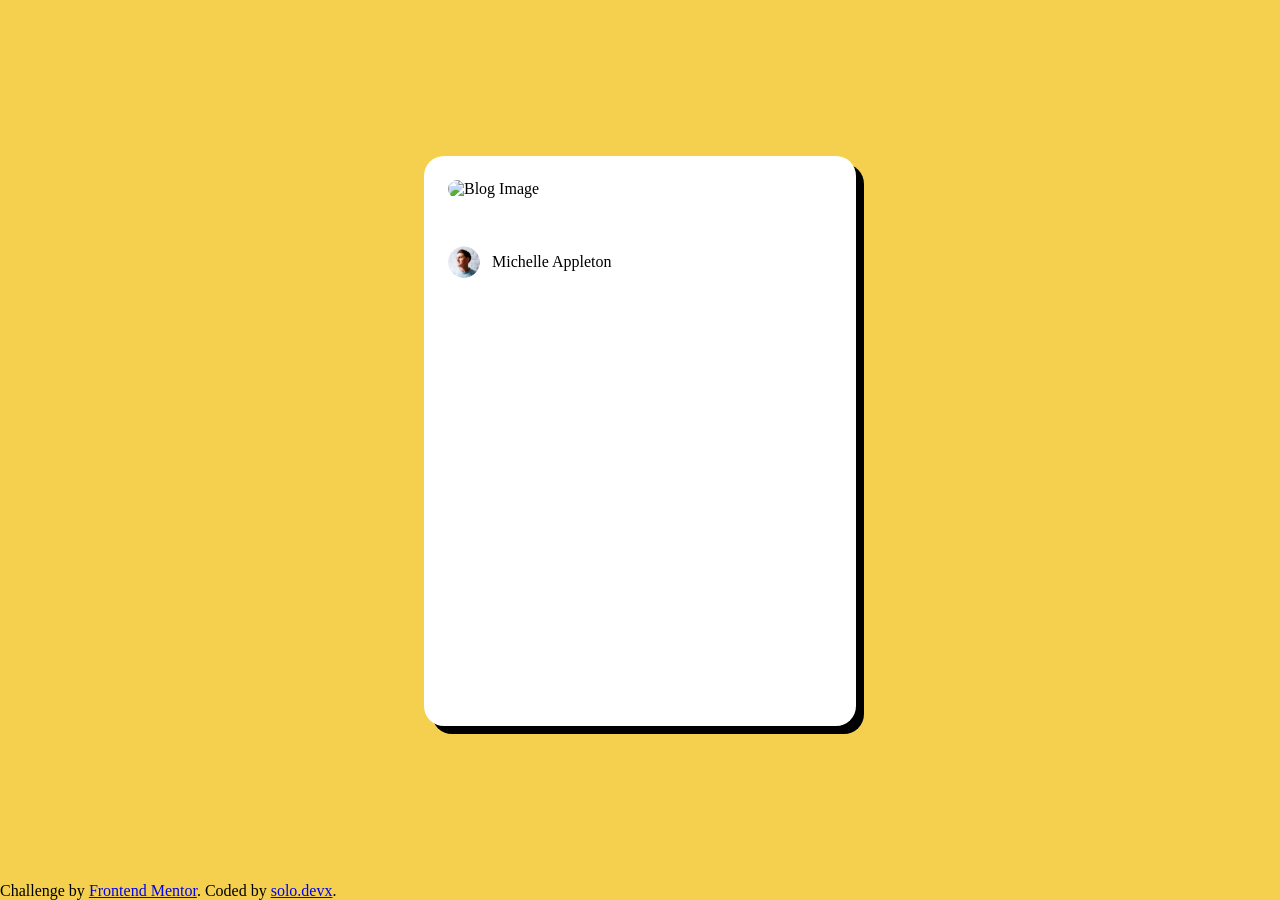
==== blog-preview-card-main/index.html @ d09aadcb "started blog-challenge-preview" ====
<!doctype html>
<html lang="en">
  <head>
    <meta charset="UTF-8" />
    <meta name="viewport" content="width=device-width, initial-scale=1.0" />
    <!-- displays site properly based on user's device -->
    <link
      rel="icon"
      type="image/png"
      sizes="32x32"
      href="./assets/images/favicon-32x32.png"
    />
    <link rel="stylesheet" href="style.css" />
    <title>Frontend Mentor | Blog preview card</title>
  </head>
  <body>
    <!-- Card -->
    <article class="card">
      <!-- Blog Image -->
      <div class="blog-image">
        <img
          class="card__image"
          src="./assets/images/blog-image.jpg"
          alt="Blog Image"
        />
      </div>

      <!-- Content -->
      <div class="card__content">
        <div></div>
      </div>

      <!-- Author -->
      <div class="card-author">

        <!-- Avatar Image -->
        <img
          class="user-pic"
          src="./assets/images/image-avatar.webp"
          alt="Michelle Appleton"
        />

        <!-- Author Name -->
        <div class="author-name">Michelle Appleton</div>

      </div>

    </article>

    <!-- Footer -->
    <footer class="attribution">
      Challenge by
      <a href="https://www.frontendmentor.io?ref=challenge">Frontend Mentor</a>.
      Coded by
      <a href="https://www.frontendmentor.io/profile/solodevx">solo.devx</a>.
    </footer>
  </body>
</html>
---- blog-preview-card-main/style.css ----
body {
  margin: 0;
  padding: 0;
  min-height: 100vh;
  background-color: #F4D04E;
  display: flex;
  flex-direction: column
}


.card {
  width: 384px;
  height: 522px;
  background-color: #fff;
  box-shadow: 8px 8px 0 rgb(0, 0, 0);
  overflow: hidden;
  padding: 24px;
  text-align: left;
  display: flex;
  flex-direction: column;
  gap: 24px;
  margin: auto;
  border-radius: 20px;
}

img {
  height: 200px;
  width: 100%;
  border-radius: 10px;
}

.card-author {
  display: flex;
  flex-direction: row;
  gap: 12px;
  align-items: center;
}

.user-pic {
  height: 32px;
  width: 32px;
  border-radius: 50%;
}
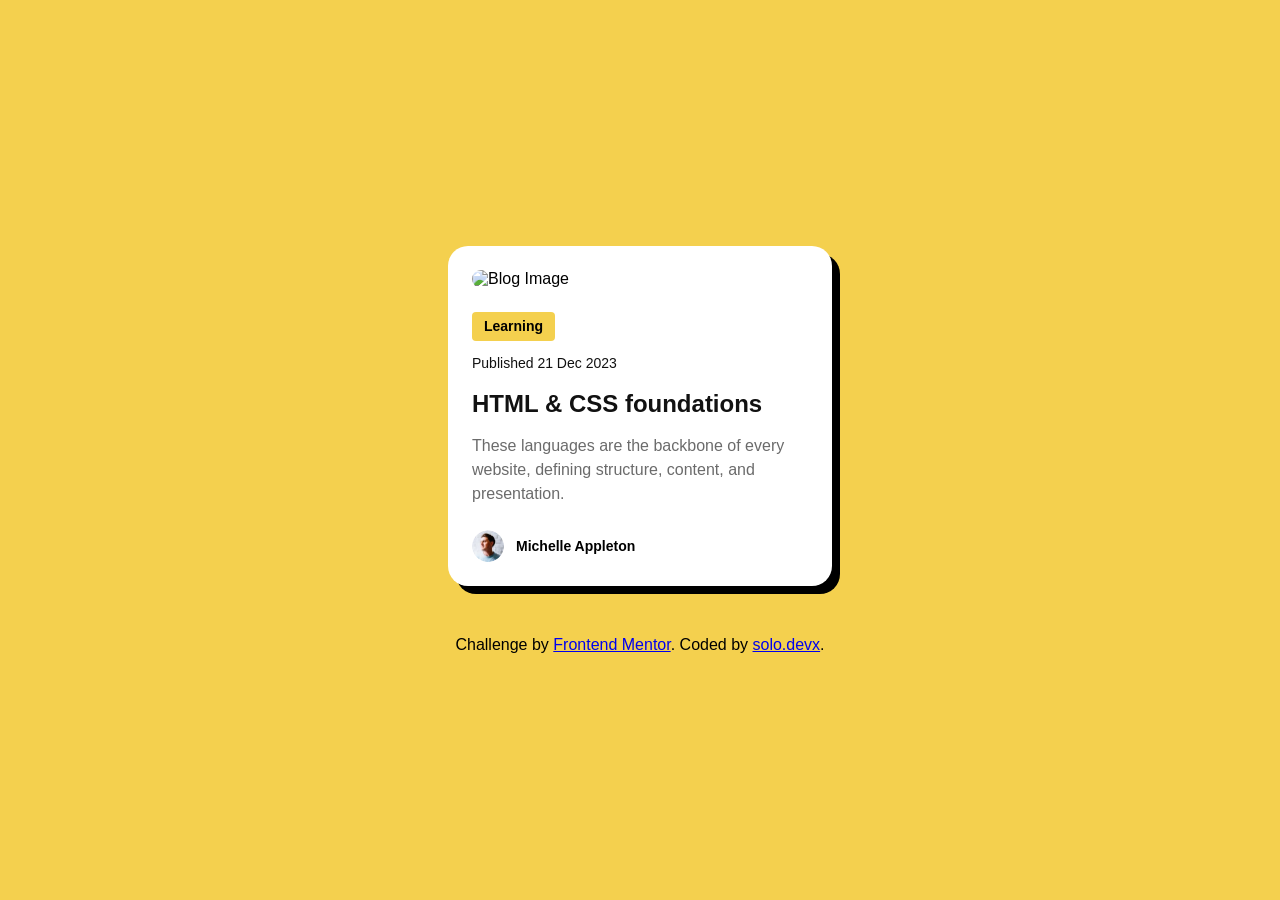
==== commit a88fecf6: "blog preview card challenge complete: DAY 2" ====
--- a/blog-preview-card-main/index.html
+++ b/blog-preview-card-main/index.html
@@ -27,12 +27,25 @@
 
       <!-- Content -->
       <div class="card__content">
-        <div></div>
+        <div class="category">
+          <span>Learning</span>
+        </div>
+        <div class="card__date">
+          <span>Published 21 Dec 2023</span>
+        </div>
+        <div class="card__title">
+          <h1>HTML & CSS foundations</h1>
+        </div>
+        <div class="card__description">
+          <p>
+            These languages are the backbone of every website, defining
+            structure, content, and presentation.
+          </p>
+        </div>
       </div>
 
       <!-- Author -->
       <div class="card-author">
-
         <!-- Avatar Image -->
         <img
           class="user-pic"
@@ -41,10 +54,8 @@
         />
 
         <!-- Author Name -->
-        <div class="author-name">Michelle Appleton</div>
-
+        <span class="author-name">Michelle Appleton</span>
       </div>
-
     </article>
 
     <!-- Footer -->
--- a/blog-preview-card-main/style.css
+++ b/blog-preview-card-main/style.css
@@ -1,44 +1,151 @@
+/* ========================= FONTS ========================= */
+@font-face {
+  font-family: "Figtree";
+  src: url("./fonts/static/Figtree-Medium.ttf") format("truetype");
+  font-weight: 500;
+}
+
+@font-face {
+  font-family: "Figtree";
+  src: url("./fonts/static/Figtree-ExtraBold.ttf") format("truetype");
+  font-weight: 800;
+} 
+
+
+/* ========================= PAGE ========================= */
 body {
   margin: 0;
-  padding: 0;
   min-height: 100vh;
-  background-color: #F4D04E;
+  background-color: #f4d04e;
+  justify-content: center;
+  align-items: center;
+  font-family: "Figtree", sans-serif;
   display: flex;
-  flex-direction: column
+  flex-direction: column;
+  gap: 50px;
 }
 
 
+/* ========================= CARD — MOBILE FIRST ========================= */
 .card {
-  width: 384px;
-  height: 522px;
+  width: 327px;
+  padding: 24px;
   background-color: #fff;
+  border-radius: 20px;
   box-shadow: 8px 8px 0 rgb(0, 0, 0);
-  overflow: hidden;
-  padding: 24px;
-  text-align: left;
   display: flex;
   flex-direction: column;
   gap: 24px;
-  margin: auto;
-  border-radius: 20px;
+  box-sizing: border-box;
 }
 
+
+/* ========================= BLOG IMAGE ========================= */
 img {
+  width: 100%;
   height: 200px;
-  width: 100%;
+  object-fit: cover;
   border-radius: 10px;
 }
 
+/* ========================= CARD CONTENT ========================= */
+.card__content {
+  display: flex;
+  flex-direction: column;
+  gap: 12px;
+}
+
+/* CATEGORY */
+.category {
+  width: fit-content;
+  padding: 4px 12px;
+  background-color: #f4d04e;
+  border-radius: 4px;
+}
+
+.category span {
+  font-size: 12px;
+  font-weight: 800;
+  line-height: 150%;
+}
+
+/* DATE */
+.card__date span {
+  font-size: 12px;
+  font-weight: 500;
+  line-height: 150%;
+  color: #111111;
+}
+
+/* TITLE */
+.card__title h1 {
+  margin: 0;
+  font-size: 20px;
+  font-weight: 800;
+  line-height: 150%;
+  color: #111111;
+}
+
+/* TITLE HOVER */
+.card__title h1:hover {
+  color: #f4d04e;
+  cursor: pointer;
+}
+
+/* DESCRIPTION */
+.card__description p {
+  margin: 0;
+  color: #6b6b6b;
+  font-size: 14px;
+  font-weight: 500;
+  line-height: 150%;
+}
+
+/* ========================= AUTHOR ========================= */
 .card-author {
   display: flex;
-  flex-direction: row;
+  align-items: center;
   gap: 12px;
-  align-items: center;
 }
 
 .user-pic {
+  width: 32px;
   height: 32px;
-  width: 32px;
   border-radius: 50%;
 }
 
+.author-name {
+  font-size: 14px;
+  font-weight: 800;
+  line-height: 150%;
+}
+
+
+
+/* ========================= DESKTOP ========================= */
+@media (min-width: 768px) {
+
+  .card {
+    width: 384px;
+  }
+
+  img {
+    height: 200px;
+  }
+
+  .category span {
+    font-size: 14px;
+  }
+
+  .card__date span {
+    font-size: 14px;
+  }
+
+  .card__title h1 {
+    font-size: 24px;
+  }
+
+  .card__description p {
+    font-size: 16px;
+  }
+}
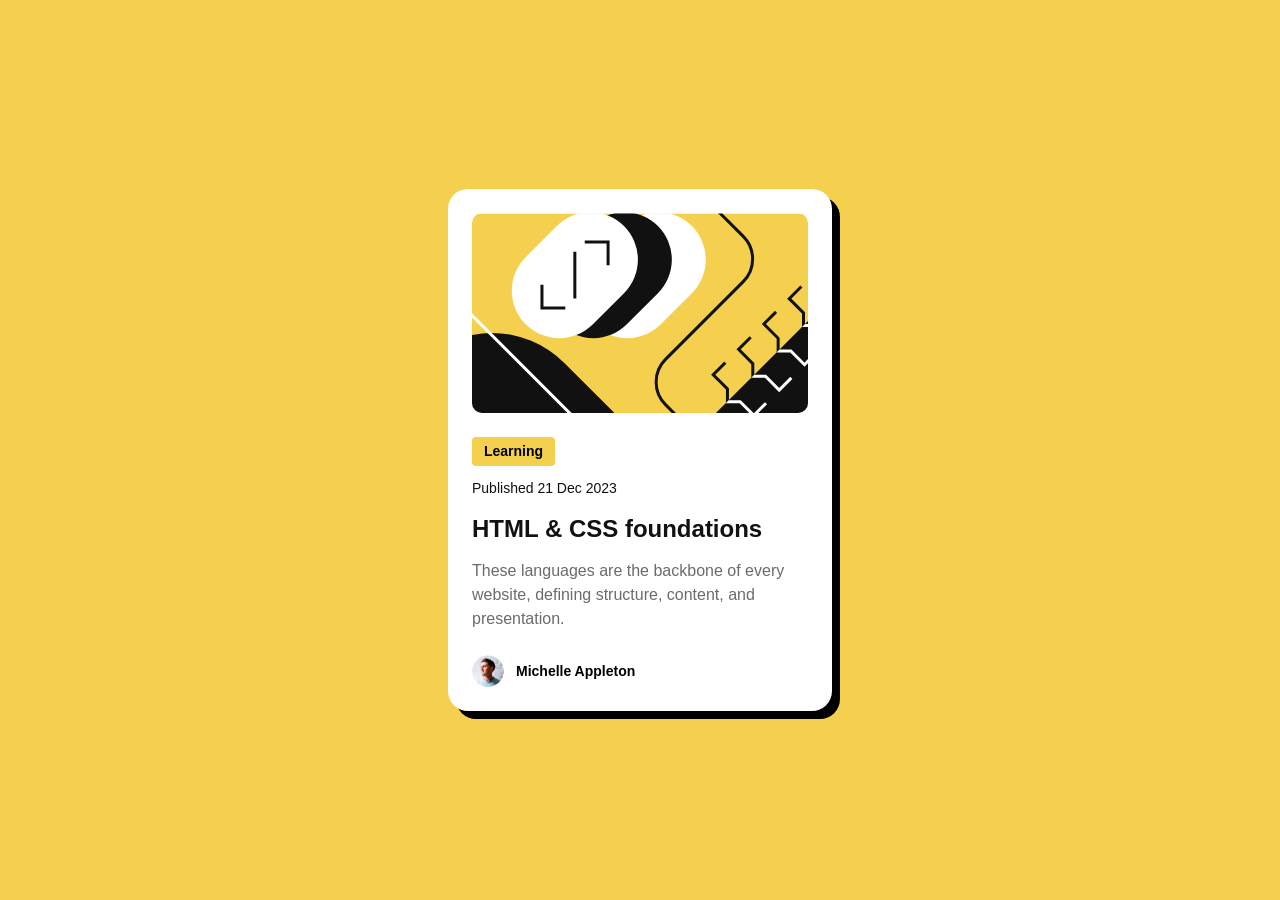
==== commit e4dd24bb: "improve visuals to blog preview challenge" ====
--- a/blog-preview-card-main/index.html
+++ b/blog-preview-card-main/index.html
@@ -20,7 +20,7 @@
       <div class="blog-image">
         <img
           class="card__image"
-          src="./assets/images/blog-image.jpg"
+          src="./assets/images/illustration-article.svg"
           alt="Blog Image"
         />
       </div>
@@ -57,13 +57,5 @@
         <span class="author-name">Michelle Appleton</span>
       </div>
     </article>
-
-    <!-- Footer -->
-    <footer class="attribution">
-      Challenge by
-      <a href="https://www.frontendmentor.io?ref=challenge">Frontend Mentor</a>.
-      Coded by
-      <a href="https://www.frontendmentor.io/profile/solodevx">solo.devx</a>.
-    </footer>
   </body>
 </html>
--- a/blog-preview-card-main/style.css
+++ b/blog-preview-card-main/style.css
@@ -1,14 +1,13 @@
 /* ========================= FONTS ========================= */
 @font-face {
-  font-family: "Figtree";
+  font-family: "Figtree-Medium";
   src: url("./fonts/static/Figtree-Medium.ttf") format("truetype");
   font-weight: 500;
 }
 
 @font-face {
-  font-family: "Figtree";
+  font-family: "Figtree-ExtraBold";
   src: url("./fonts/static/Figtree-ExtraBold.ttf") format("truetype");
-  font-weight: 800;
 } 
 
 
@@ -22,7 +21,6 @@
   font-family: "Figtree", sans-serif;
   display: flex;
   flex-direction: column;
-  gap: 50px;
 }
 
 
@@ -30,12 +28,12 @@
 .card {
   width: 327px;
   padding: 24px;
+  gap: 24px;
+  border-radius: 20px;
   background-color: #fff;
-  border-radius: 20px;
   box-shadow: 8px 8px 0 rgb(0, 0, 0);
   display: flex;
   flex-direction: column;
-  gap: 24px;
   box-sizing: border-box;
 }
 
@@ -46,6 +44,7 @@
   height: 200px;
   object-fit: cover;
   border-radius: 10px;
+  display: block;
 }
 
 /* ========================= CARD CONTENT ========================= */
@@ -64,25 +63,32 @@
 }
 
 .category span {
+  font-family: "Figtree-ExtraBold", sans-serif;
   font-size: 12px;
   font-weight: 800;
   line-height: 150%;
+  display: block;
+  letter-spacing: 0%;
 }
 
 /* DATE */
 .card__date span {
+  font-family: "Figtree-Medium", sans-serif;
   font-size: 12px;
   font-weight: 500;
   line-height: 150%;
   color: #111111;
+  display: block;
 }
 
 /* TITLE */
 .card__title h1 {
   margin: 0;
+  font-family: "Figtree-ExtraBold", sans-serif;
   font-size: 20px;
   font-weight: 800;
   line-height: 150%;
+  letter-spacing: 0%;
   color: #111111;
 }
 
@@ -129,10 +135,6 @@
     width: 384px;
   }
 
-  img {
-    height: 200px;
-  }
-
   .category span {
     font-size: 14px;
   }
